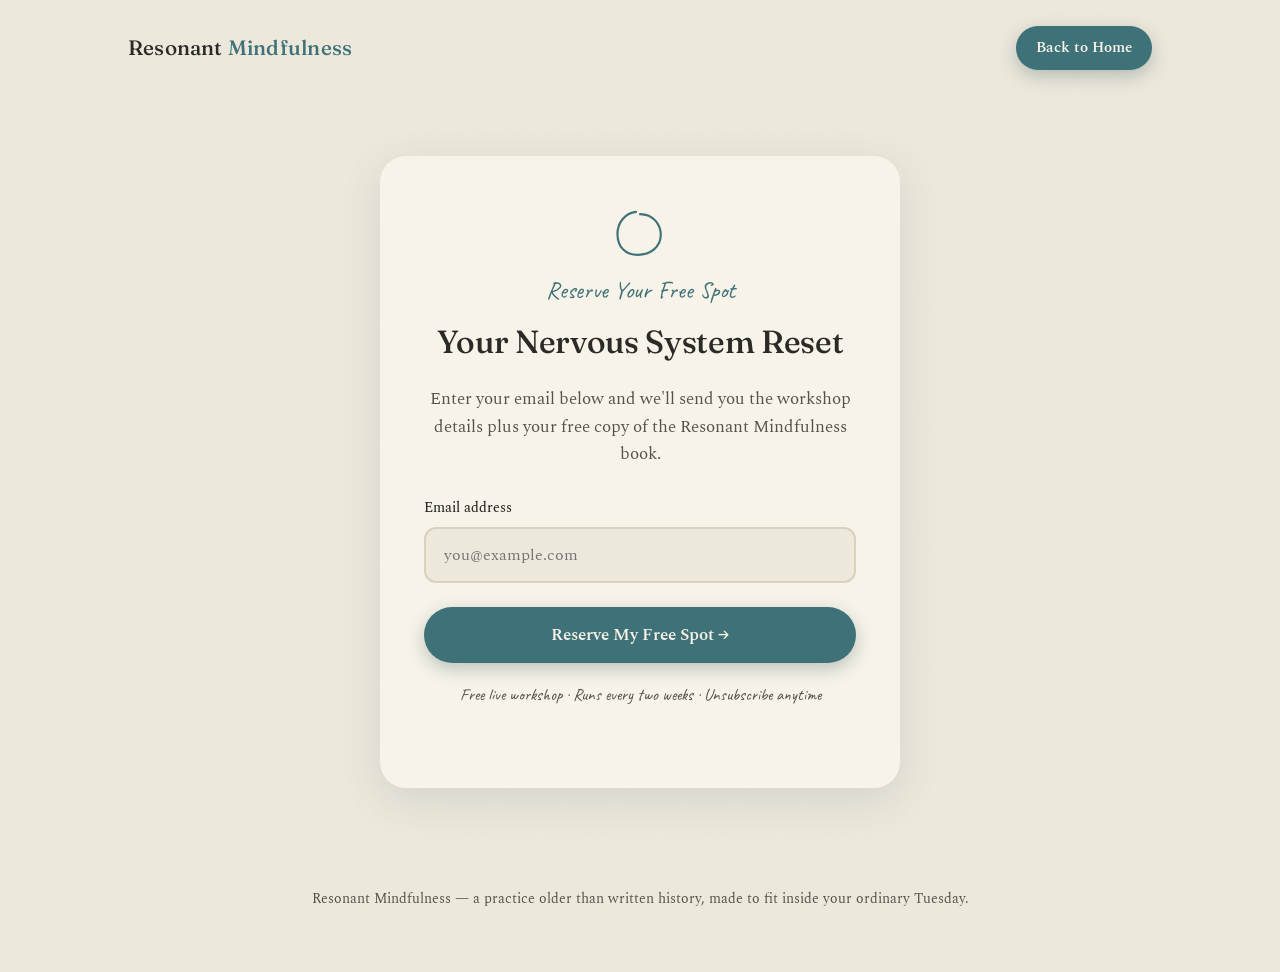
==== site/register.html @ bbf24d94 "fix: add hidden iframe + timeout redirect to thank-you page after Brevo submission" ====
<!DOCTYPE html>
<html lang="en">
<head>
<meta charset="UTF-8" />
<meta name="viewport" content="width=device-width, initial-scale=1.0" />
<title>Resonant Mindfulness — Reserve Your Spot</title>
<meta name="description" content="Join the free Nervous System Reset workshop. Register for the next session.">
<link rel="preconnect" href="https://fonts.googleapis.com">
<link rel="preconnect" href="https://fonts.gstatic.com" crossorigin>
<link href="https://fonts.googleapis.com/css2?family=Fraunces:opsz,wght@9..144,300;9..144,400;9..144,500;9..144,600&family=Spectral:ital,wght@0,400;0,500;0,600;1,400&family=Caveat:wght@500;600&display=swap" rel="stylesheet">
<link rel="stylesheet" href="css/style.css">
<style>
  .squeeze {
    min-height: 100vh;
    display: flex;
    flex-direction: column;
  }
  .squeeze-main {
    flex: 1;
    display: flex;
    align-items: center;
    justify-content: center;
    padding: 60px 0;
  }
  .squeeze-card {
    background: var(--cream);
    border-radius: 26px;
    padding: 52px 44px;
    max-width: 520px;
    width: 100%;
    text-align: center;
    box-shadow: 0 12px 40px rgba(36,72,77,0.12);
  }
  .squeeze-card h1 {
    font-size: clamp(1.6rem, 3vw, 2rem);
    margin-bottom: 12px;
  }
  .squeeze-card p {
    color: var(--ink-soft);
    font-size: 1.05rem;
    margin-bottom: 28px;
  }
  .form-group {
    margin-bottom: 18px;
    text-align: left;
  }
  .form-group label {
    display: block;
    font-family: var(--body);
    font-weight: 500;
    font-size: 0.9rem;
    color: var(--ink);
    margin-bottom: 6px;
  }
  .form-group input {
    width: 100%;
    padding: 14px 18px;
    border: 2px solid var(--paper-line);
    border-radius: 12px;
    font-family: var(--body);
    font-size: 1rem;
    color: var(--ink);
    background: var(--paper);
    transition: border-color .25s ease;
    box-sizing: border-box;
  }
  .form-group input:focus {
    outline: none;
    border-color: var(--teal);
  }
  .squeeze-card .btn {
    width: 100%;
    justify-content: center;
    font-size: 1.05rem;
    margin-top: 6px;
  }
  .form-trust {
    font-family: var(--hand);
    font-size: 1rem;
    color: var(--ink-soft);
    margin-top: 18px;
  }
  .form-error {
    color: var(--rose);
    font-size: 0.85rem;
    margin-top: 10px;
    display: none;
  }
  .form-error.is-visible { display: block; }
  .squeeze-card .loop-breathe {
    width: 52px;
    height: 52px;
    margin: 0 auto 18px;
  }
  @media (max-width: 600px) {
    .squeeze-card { padding: 36px 24px; }
  }
</style>
</head>
<body class="squeeze">

<header>
  <div class="wrap">
    <div class="wordmark">Resonant <span>Mindfulness</span></div>
    <a class="btn btn-primary" href="index.html">Back to Home</a>
  </div>
</header>

<main class="squeeze-main">
  <div class="wrap">
    <div class="squeeze-card fade-up is-visible">

      <svg class="loop loop-breathe" viewBox="0 0 120 120"><path d="M60,14 C92,14 108,40 108,62 C108,90 84,108 55,108 C26,108 8,90 8,60 C8,34 26,11 51,9"/></svg>

      <span class="eyebrow" style="display:block;text-align:center;">Reserve Your Free Spot</span>
      <h1>Your Nervous System Reset</h1>
      <p>Enter your email below and we'll send you the workshop details plus your free copy of the Resonant Mindfulness book.</p>

      <form id="register-form" action="https://a9a9560a.sibforms.com/serve/[base64]" method="POST" target="brevo-frame">
        <iframe name="brevo-frame" style="display:none"></iframe>
        <div class="form-group">
          <label for="EMAIL">Email address</label>
          <input type="email" id="EMAIL" name="EMAIL" placeholder="you@example.com" required autocomplete="email">
        </div>
        <button class="btn btn-primary" type="submit">Reserve My Free Spot →</button>
        <p class="form-error" id="form-error">Please enter a valid email address.</p>
        <input type="text" name="email_address_check" value="" style="position:absolute;left:-9999px" tabindex="-1">
        <input type="hidden" name="locale" value="en">
      </form>

      <p class="form-trust">Free live workshop · Runs every two weeks · Unsubscribe anytime</p>

    </div>
  </div>
</main>

<footer>
  <div class="wrap">Resonant Mindfulness — a practice older than written history, made to fit inside your ordinary Tuesday.</div>
</footer>

<script src="js/main.js" defer></script>
</body>
</html>
---- site/css/style.css ----
﻿  :root{
    --paper: #EDE8DC;
    --paper-deep: #E2DDCE;
    --paper-line: #D8D1BF;
    --ink: #2B2A26;
    --ink-soft: #55524A;
    --teal: #3F7278;
    --teal-deep: #24484D;
    --teal-dim: #6C9498;
    --sage: #A9B79E;
    --sage-panel: #E4E7DC;
    --rose: #C08D7C;
    --cream: #F7F3E8;
    --max: 1080px;

    --display: 'Fraunces', serif;
    --body: 'Spectral', serif;
    --hand: 'Caveat', cursive;
  }

  *{ box-sizing: border-box; }
  html{ scroll-behavior: smooth; }
  html, body{ overflow-x: hidden; width: 100%; }

  body{
    margin:0;
    background: var(--paper);
    color: var(--ink);
    font-family: var(--body);
    font-size: 18px;
    line-height: 1.65;
    -webkit-font-smoothing: antialiased;
  }

  /* subtle paper grain */
  body::before{
    content:"";
    position: fixed;
    inset:0;
    pointer-events:none;
    z-index: 1;
    opacity: 0.35;
    background-image: url("data:image/svg+xml,%3Csvg xmlns='http://www.w3.org/2000/svg' width='120' height='120'%3E%3Cfilter id='n'%3E%3CfeTurbulence type='fractalNoise' baseFrequency='0.9' numOctaves='2' stitchTiles='stitch'/%3E%3CfeColorMatrix type='matrix' values='0 0 0 0 0.17  0 0 0 0 0.16  0 0 0 0 0.15  0 0 0 0.03 0'/%3E%3C/filter%3E%3Crect width='120' height='120' filter='url(%23n)'/%3E%3C/svg%3E");
  }

  a{ color: inherit; }
  img, svg{ display:block; max-width:100%; }

  .wrap{
    max-width: var(--max);
    margin: 0 auto;
    padding: 0 28px;
    position: relative;
    z-index: 2;
  }

  h1,h2,h3{
    font-family: var(--display);
    font-weight: 500;
    letter-spacing: -0.01em;
    margin: 0 0 0.4em;
    color: var(--ink);
  }

  .eyebrow{
    font-family: var(--hand);
    font-size: 1.5rem;
    color: var(--teal);
    display:inline-flex;
    align-items:center;
    gap: 10px;
    margin: 0 0 14px;
    line-height: 1;
  }

  .btn{
    display: inline-flex;
    align-items:center;
    gap: 10px;
    font-family: var(--body);
    font-weight: 600;
    font-size: 1rem;
    padding: 15px 30px;
    border-radius: 100px;
    text-decoration:none;
    border: none;
    cursor:pointer;
    transition: transform .25s ease, box-shadow .25s ease, background .25s ease;
  }
  .btn-primary{
    background: var(--teal);
    color: var(--cream);
    box-shadow: 0 6px 18px rgba(36,72,77,0.28);
  }
  .btn-primary:hover{ background: var(--teal-deep); transform: translateY(-2px); }
  .btn-on-dark{
    background: var(--cream);
    color: var(--teal-deep);
  }
  .btn-on-dark:hover{ background: #fff; transform: translateY(-2px); }

  .btn:focus-visible{
    outline: 3px solid var(--rose);
    outline-offset: 3px;
  }
  a:focus-visible, button:focus-visible{
    outline: 3px solid var(--rose);
    outline-offset: 3px;
  }

  /* ---------- Loop signature mark ---------- */
  .loop{
    stroke: var(--teal);
    stroke-width: 5;
    fill: none;
    stroke-linecap: round;
  }
  .loop-small{ width: 34px; height:34px; flex: 0 0 auto; }
  .loop-breathe{
    animation: breathe 5.2s ease-in-out infinite;
    transform-origin: center;
  }
  @keyframes breathe{
    0%, 100% { transform: scale(1); opacity: .85; }
    50% { transform: scale(1.06); opacity: 1; }
  }
  @media (prefers-reduced-motion: reduce){
    .loop-breathe{ animation: none; }
    html{ scroll-behavior: auto; }
  }

  /* ---------- Header ---------- */
  header{
    position: relative;
    z-index: 3;
    padding: 26px 0;
  }
  header .wrap{ display:flex; align-items:center; justify-content:space-between; }
  .wordmark{
    font-family: var(--display);
    font-size: 1.3rem;
    font-weight: 500;
    letter-spacing: 0.01em;
  }
  .wordmark span{ color: var(--teal); }
  header .btn{ padding: 10px 20px; font-size: .92rem; white-space: nowrap; }

  /* ---------- Hero ---------- */
  .hero{
    position: relative;
    padding: 40px 0 90px;
    overflow: hidden;
  }
  .hero-blob{
    position:absolute;
    border-radius: 50%;
    filter: blur(60px);
    z-index: 0;
    opacity: .55;
  }
  .blob-a{ width: 420px; height: 420px; background: var(--sage); top: -140px; right: -120px; }
  .blob-b{ width: 300px; height: 300px; background: var(--rose); opacity:.28; bottom: -100px; left: -80px; }

  .hero-grid{
    display: grid;
    grid-template-columns: 1.15fr 0.85fr;
    gap: 56px;
    align-items: center;
  }
  .hero h1{
    font-size: clamp(2.1rem, 4.4vw, 3.4rem);
    line-height: 1.12;
  }
  .hero h1 em{
    font-style: italic;
    color: var(--teal-deep);
  }
  .hero-sub{
    font-size: 1.18rem;
    color: var(--ink-soft);
    max-width: 46ch;
    margin: 0 0 30px;
  }
  .hero-actions{ display:flex; align-items:center; gap:18px; flex-wrap:wrap; }
  .hero-meta{
    font-family: var(--hand);
    font-size: 1.2rem;
    color: var(--ink-soft);
  }

  .hero-visual{
    position: relative;
    display:flex;
    align-items:center;
    justify-content:center;
  }
  .hero-loop-wrap{
    width: min(320px, 80%);
    aspect-ratio: 1;
    display:flex; align-items:center; justify-content:center;
    position: relative;
  }
  .hero-loop-wrap .loop{ width: 100%; height: 100%; stroke-width: 3.2; }
  .hero-loop-caption{
    position:absolute;
    bottom: -8px;
    font-family: var(--hand);
    font-size: 1.15rem;
    color: var(--ink-soft);
    text-align:center;
    width: 100%;
  }

  /* ---------- Section rhythm ---------- */
  section{ padding: 78px 0; position: relative; }
  .section-alt{ background: var(--paper-deep); }
  .divider{
    display:flex;
    justify-content:center;
    padding: 6px 0 0;
    opacity: .8;
  }

  .fade-up{
    opacity: 0;
    transform: translateY(18px);
    transition: opacity .7s ease, transform .7s ease;
  }
  .fade-up.is-visible{ opacity: 1; transform: translateY(0); }
  @media (prefers-reduced-motion: reduce){
    .fade-up{ opacity:1; transform:none; transition:none; }
  }

  .kicker{
    font-family: var(--hand);
    font-size: 1.4rem;
    color: var(--rose);
    margin-bottom: 8px;
    display:block;
  }

  /* Mirror section */
  .mirror{ max-width: 720px; margin: 0 auto; text-align:center; }
  .mirror h2{ font-size: clamp(1.7rem, 3vw, 2.3rem); margin-bottom: 22px; }
  .mirror p{ font-size: 1.12rem; color: var(--ink-soft); }
  .mirror .line{ font-family: var(--display); font-style: italic; font-size: 1.3rem; color: var(--teal-deep); margin-top: 26px; }

  /* Villain cards */
  .villain-head{ text-align:center; max-width: 680px; margin: 0 auto 46px; }
  .villain-head h2{ font-size: clamp(1.7rem, 3vw, 2.3rem); }
  .cards{
    display:grid;
    grid-template-columns: repeat(3, 1fr);
    gap: 22px;
  }
  .card{
    background: var(--sage-panel);
    border-radius: 18px;
    padding: 30px 26px;
    border: 1px solid var(--paper-line);
  }
  .card .loop-small{ margin-bottom: 14px; }
  .card h3{ font-size: 1.15rem; margin-bottom: 10px; }
  .card p{ font-size: .98rem; color: var(--ink-soft); margin: 0; }

  /* Turn / quote section */
  .turn{ max-width: 760px; margin: 0 auto; text-align: center; }
  .turn h2{ font-size: clamp(1.8rem, 3.4vw, 2.5rem); }
  .turn p{ font-size: 1.08rem; color: var(--ink-soft); }
  blockquote{
    margin: 42px auto 0;
    max-width: 560px;
    font-family: var(--display);
    font-style: italic;
    font-size: 1.25rem;
    color: var(--teal-deep);
    line-height: 1.5;
  }
  blockquote cite{
    display:block;
    font-family: var(--hand);
    font-style: normal;
    font-size: 1.1rem;
    color: var(--ink-soft);
    margin-top: 14px;
  }

  /* Walk away checklist */
  .checklist{
    max-width: 760px;
    margin: 0 auto;
  }
  .checklist-head{ text-align:center; margin-bottom: 40px; }
  .checklist-head h2{ font-size: clamp(1.7rem, 3vw, 2.3rem); }
  .check-item{
    display:flex;
    gap: 18px;
    padding: 20px 0;
    border-top: 1px solid var(--paper-line);
    align-items: flex-start;
  }
  .check-item:last-child{ border-bottom: 1px solid var(--paper-line); }
  .check-item .loop-small{ margin-top: 4px; width: 26px; height: 26px; }
  .check-item strong{ font-family: var(--body); color: var(--ink); }
  .check-item p{ margin: 4px 0 0; color: var(--ink-soft); }

  /* Bonus band */
  .bonus{
    background: var(--teal-deep);
    color: var(--cream);
    border-radius: 26px;
    padding: 52px 44px;
    display:grid;
    grid-template-columns: auto 1fr auto;
    gap: 34px;
    align-items:center;
  }
  .bonus .loop{ stroke: var(--cream); width: 64px; height: 64px; }
  .bonus h3{ color: var(--cream); font-size: 1.5rem; margin-bottom: 8px; }
  .bonus p{ color: #DCE9E8; margin: 0; max-width: 46ch; }

  /* Who / who not */
  .who-grid{
    display:grid;
    grid-template-columns: 1fr 1fr;
    gap: 26px;
  }
  .who-col{
    padding: 32px;
    border-radius: 18px;
  }
  .who-yes{ background: var(--sage-panel); }
  .who-no{ background: var(--paper); border: 1px dashed var(--paper-line); }
  .who-col h3{ font-size: 1.1rem; margin-bottom: 16px; }
  .who-col ul{ margin:0; padding: 0; list-style:none; }
  .who-col li{
    padding: 10px 0 10px 28px;
    position: relative;
    color: var(--ink-soft);
    font-size: .98rem;
    border-top: 1px solid rgba(0,0,0,0.06);
  }
  .who-col li:first-child{ border-top:none; }
  .who-yes li::before{
    content: "";
    position:absolute; left:0; top: 17px;
    width: 12px; height: 12px;
    border-radius: 50%;
    border: 2px solid var(--teal);
  }
  .who-no li::before{
    content: "";
    position:absolute; left:0; top: 17px;
    width: 12px; height: 2px;
    background: var(--rose);
  }

  /* Final CTA */
  .final-cta{
    text-align:center;
    background: var(--teal);
    color: var(--cream);
    border-radius: 28px;
    padding: 70px 40px;
    position: relative;
    overflow:hidden;
  }
  .final-cta h2{
    color: var(--cream);
    font-size: clamp(1.9rem, 4vw, 2.6rem);
    max-width: 16ch;
    margin: 0 auto 26px;
  }
  .final-cta .hero-meta{ color: #DCE9E8; margin-top: 18px; display:block; }

  footer{
    padding: 40px 0 60px;
    text-align:center;
    color: var(--ink-soft);
    font-size: .9rem;
  }

  /* ---------- Responsive ---------- */
  @media (max-width: 860px){
    .wrap{ padding: 0 22px; }
    .hero-grid{ grid-template-columns: 1fr; gap: 40px; }
    .hero-visual{ order:-1; }
    .hero-loop-wrap{ width: min(220px, 60%); }
    .cards{ grid-template-columns: 1fr; }
    .who-grid{ grid-template-columns: 1fr; }
    .bonus{ grid-template-columns: 1fr; text-align:center; justify-items:center; padding: 40px 28px; }
    .bonus .loop{ margin: 0 auto; }
    .bonus p{ max-width: 100%; }
    section{ padding: 60px 0; }
  }

  @media (max-width: 600px){
    body{ font-size: 16.5px; }
    .wrap{ padding: 0 18px; }

    header{ padding: 20px 0; }
    .wordmark{ font-size: 1.1rem; }
    header .btn{ padding: 9px 16px; font-size: .85rem; }

    .hero{ padding: 24px 0 60px; }
    .hero h1{ line-height: 1.18; }
    .hero-sub{ font-size: 1.05rem; }
    .hero-actions{ flex-direction: column; align-items: flex-start; gap: 12px; }
    .hero-loop-wrap{ width: min(180px, 55%); }
    .blob-a{ width: 260px; height: 260px; top: -100px; right: -90px; }
    .blob-b{ width: 200px; height: 200px; bottom: -70px; left: -60px; }

    section{ padding: 48px 0; }
    .eyebrow{ font-size: 1.25rem; }
    .kicker{ font-size: 1.2rem; }

    .card{ padding: 24px 22px; }
    .checklist-head{ margin-bottom: 28px; }
    .check-item{ gap: 14px; padding: 16px 0; }
    .check-item .loop-small{ width: 22px; height: 22px; }

    blockquote{ font-size: 1.1rem; }

    .bonus{ padding: 34px 22px; border-radius: 20px; }
    .bonus h3{ font-size: 1.25rem; }

    .who-col{ padding: 24px 22px; }

    .final-cta{ padding: 48px 24px; border-radius: 22px; }
    .final-cta h2{ max-width: 22ch; }

    .btn{ width: 100%; justify-content: center; text-align:center; }
    header .btn{ width: auto; }
    .hero-actions .btn{ width: 100%; }
    .bonus .btn{ width: 100%; }
    .final-cta .btn{ width: 100%; max-width: 320px; }
  }

  @media (max-width: 360px){
    .hero h1{ font-size: 1.85rem; }
    .final-cta h2{ font-size: 1.6rem; }
  }
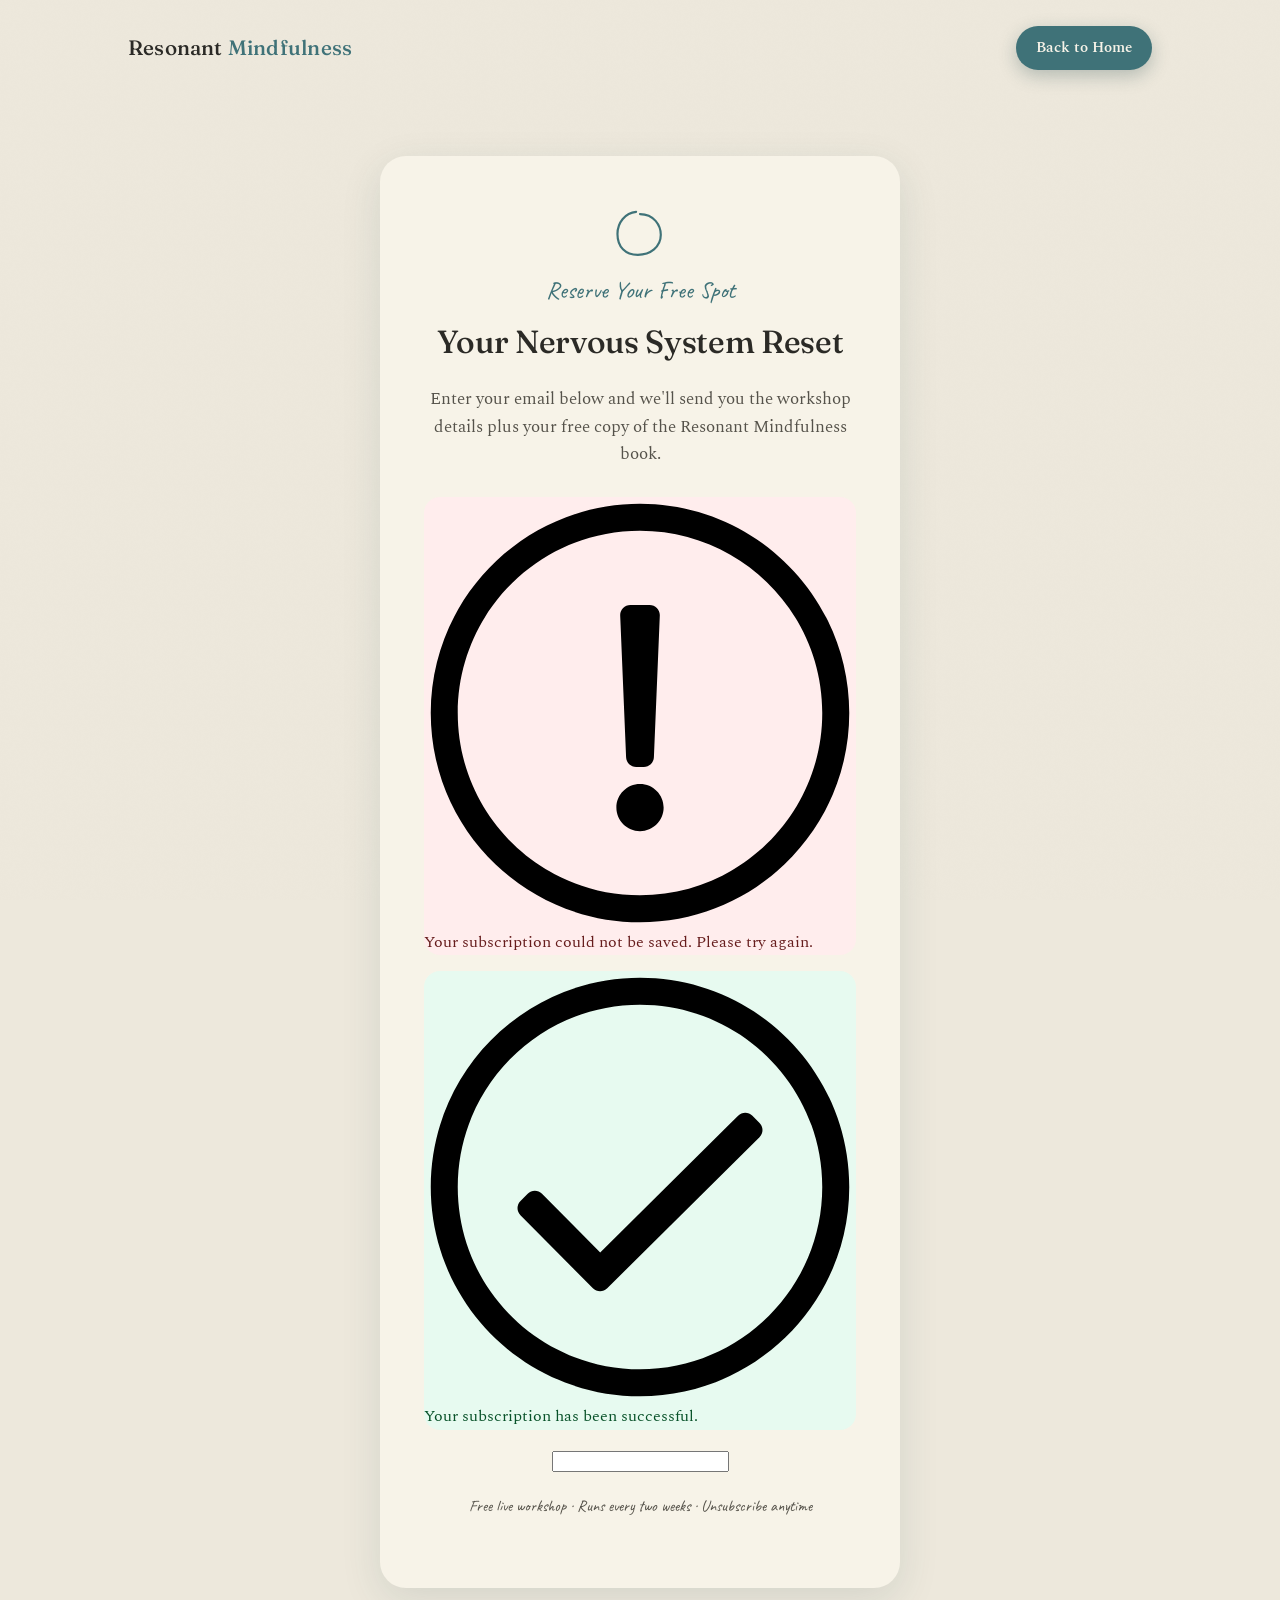
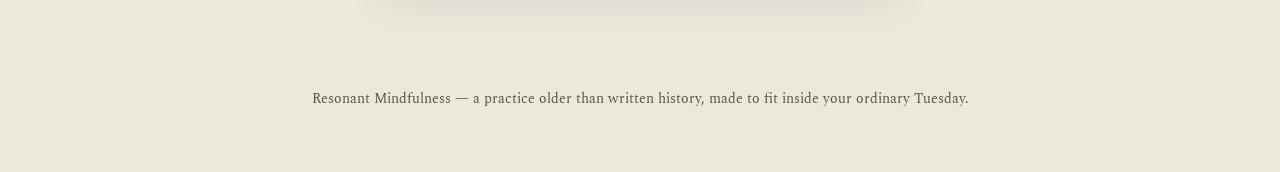
==== commit fbfbb909: "fix: use native Brevo form embed with JS handler for reliable submissions" ====
--- a/site/register.html
+++ b/site/register.html
@@ -9,6 +9,7 @@
 <link rel="preconnect" href="https://fonts.gstatic.com" crossorigin>
 <link href="https://fonts.googleapis.com/css2?family=Fraunces:opsz,wght@9..144,300;9..144,400;9..144,500;9..144,600&family=Spectral:ital,wght@0,400;0,500;0,600;1,400&family=Caveat:wght@500;600&display=swap" rel="stylesheet">
 <link rel="stylesheet" href="css/style.css">
+<link rel="stylesheet" href="https://sibforms.com/forms/end-form/build/sib-styles.css">
 <style>
   .squeeze {
     min-height: 100vh;
@@ -30,63 +31,17 @@
     width: 100%;
     text-align: center;
     box-shadow: 0 12px 40px rgba(36,72,77,0.12);
+    position: relative;
   }
   .squeeze-card h1 {
     font-size: clamp(1.6rem, 3vw, 2rem);
     margin-bottom: 12px;
   }
-  .squeeze-card p {
+  .squeeze-card .sub {
     color: var(--ink-soft);
     font-size: 1.05rem;
     margin-bottom: 28px;
   }
-  .form-group {
-    margin-bottom: 18px;
-    text-align: left;
-  }
-  .form-group label {
-    display: block;
-    font-family: var(--body);
-    font-weight: 500;
-    font-size: 0.9rem;
-    color: var(--ink);
-    margin-bottom: 6px;
-  }
-  .form-group input {
-    width: 100%;
-    padding: 14px 18px;
-    border: 2px solid var(--paper-line);
-    border-radius: 12px;
-    font-family: var(--body);
-    font-size: 1rem;
-    color: var(--ink);
-    background: var(--paper);
-    transition: border-color .25s ease;
-    box-sizing: border-box;
-  }
-  .form-group input:focus {
-    outline: none;
-    border-color: var(--teal);
-  }
-  .squeeze-card .btn {
-    width: 100%;
-    justify-content: center;
-    font-size: 1.05rem;
-    margin-top: 6px;
-  }
-  .form-trust {
-    font-family: var(--hand);
-    font-size: 1rem;
-    color: var(--ink-soft);
-    margin-top: 18px;
-  }
-  .form-error {
-    color: var(--rose);
-    font-size: 0.85rem;
-    margin-top: 10px;
-    display: none;
-  }
-  .form-error.is-visible { display: block; }
   .squeeze-card .loop-breathe {
     width: 52px;
     height: 52px;
@@ -95,6 +50,65 @@
   @media (max-width: 600px) {
     .squeeze-card { padding: 36px 24px; }
   }
+
+  /* Override Brevo sib-form styles to match our design */
+  #sib-container {
+    background: transparent !important;
+    border: none !important;
+    border-radius: 0 !important;
+    padding: 0 !important;
+    max-width: 100% !important;
+  }
+  #sib-container .sib-form-block { display: none; }
+  #sib-container .entry__label {
+    font-family: var(--body) !important;
+    font-weight: 500 !important;
+    font-size: 0.9rem !important;
+    color: var(--ink) !important;
+  }
+  #sib-container .input {
+    width: 100% !important;
+    padding: 14px 18px !important;
+    border: 2px solid var(--paper-line) !important;
+    border-radius: 12px !important;
+    font-family: var(--body) !important;
+    font-size: 1rem !important;
+    color: var(--ink) !important;
+    background: var(--paper) !important;
+    box-sizing: border-box !important;
+    height: auto !important;
+  }
+  #sib-container .input:focus {
+    outline: none !important;
+    border-color: var(--teal) !important;
+  }
+  #sib-container .sib-form-block__button {
+    width: 100% !important;
+    display: inline-flex !important;
+    align-items: center !important;
+    justify-content: center !important;
+    gap: 10px !important;
+    font-family: var(--body) !important;
+    font-weight: 600 !important;
+    font-size: 1.05rem !important;
+    padding: 15px 30px !important;
+    border-radius: 100px !important;
+    background: var(--teal) !important;
+    color: var(--cream) !important;
+    box-shadow: 0 6px 18px rgba(36,72,77,0.28) !important;
+    border: none !important;
+    cursor: pointer !important;
+    transition: transform .25s ease, box-shadow .25s ease, background .25s ease !important;
+    margin-top: 6px;
+  }
+  #sib-container .sib-form-block__button:hover {
+    background: var(--teal-deep) !important;
+    transform: translateY(-2px) !important;
+  }
+  #sib-container .form__label-row { margin: 0; }
+  #sib-container .entry__specification { display: none; }
+  .sib-form { background: transparent !important; padding: 0 !important; }
+  .sib-form-message-panel { border-radius: 16px !important; margin-bottom: 16px; }
 </style>
 </head>
 <body class="squeeze">
@@ -114,21 +128,59 @@
 
       <span class="eyebrow" style="display:block;text-align:center;">Reserve Your Free Spot</span>
       <h1>Your Nervous System Reset</h1>
-      <p>Enter your email below and we'll send you the workshop details plus your free copy of the Resonant Mindfulness book.</p>
-
-      <form id="register-form" action="https://a9a9560a.sibforms.com/serve/[base64]" method="POST" target="brevo-frame">
-        <iframe name="brevo-frame" style="display:none"></iframe>
-        <div class="form-group">
-          <label for="EMAIL">Email address</label>
-          <input type="email" id="EMAIL" name="EMAIL" placeholder="you@example.com" required autocomplete="email">
+      <p class="sub">Enter your email below and we'll send you the workshop details plus your free copy of the Resonant Mindfulness book.</p>
+
+      <div class="sib-form" style="text-align:center;">
+        <div id="sib-form-container" class="sib-form-container">
+          <div id="error-message" class="sib-form-message-panel" style="font-size:16px;text-align:left;color:#661d1d;background-color:#ffeded;border-color:#ff4949;">
+            <div class="sib-form-message-panel__text sib-form-message-panel__text--center">
+              <svg viewBox="0 0 512 512" class="sib-icon sib-notification__icon">
+                <path d="M256 40c118.621 0 216 96.075 216 216 0 119.291-96.61 216-216 216-119.244 0-216-96.562-216-216 0-119.203 96.602-216 216-216m0-32C119.043 8 8 119.083 8 256c0 136.997 111.043 248 248 248s248-111.003 248-248C504 119.083 392.957 8 256 8zm-11.49 120h22.979c6.823 0 12.274 5.682 11.99 12.5l-7 168c-.268 6.428-5.556 11.5-11.99 11.5h-8.979c-6.433 0-11.722-5.073-11.99-11.5l-7-168c-.283-6.818 5.167-12.5 11.99-12.5zM256 340c-15.464 0-28 12.536-28 28s12.536 28 28 28 28-12.536 28-28-12.536-28-28-28z" />
+              </svg>
+              <span class="sib-form-message-panel__inner-text">Your subscription could not be saved. Please try again.</span>
+            </div>
+          </div>
+          <div id="success-message" class="sib-form-message-panel" style="font-size:16px;text-align:left;color:#085229;background-color:#e7faf0;border-color:#13ce66;">
+            <div class="sib-form-message-panel__text sib-form-message-panel__text--center">
+              <svg viewBox="0 0 512 512" class="sib-icon sib-notification__icon">
+                <path d="M256 8C119.033 8 8 119.033 8 256s111.033 248 248 248 248-111.033 248-248S392.967 8 256 8zm0 464c-118.664 0-216-96.055-216-216 0-118.663 96.055-216 216-216 118.664 0 216 96.055 216 216 0 118.663-96.055 216-216 216zm141.63-274.961L217.15 376.071c-4.705 4.667-12.303 4.637-16.97-.068l-85.878-86.572c-4.667-4.705-4.637-12.303.068-16.97l8.52-8.451c4.705-4.667 12.303-4.637 16.97.068l68.976 69.533 163.441-162.13c4.705-4.667 12.303-4.637 16.97.068l8.451 8.52c4.668 4.705 4.637 12.303-.068 16.97z" />
+              </svg>
+              <span class="sib-form-message-panel__inner-text">Your subscription has been successful.</span>
+            </div>
+          </div>
+          <div id="sib-container" class="sib-container--large sib-container--vertical" style="text-align:center;">
+            <form id="sib-form" method="POST" action="https://a9a9560a.sibforms.com/serve/[base64]" data-type="subscription">
+              <div style="padding:0;">
+                <div class="sib-input sib-form-block">
+                  <div class="form__entry entry_block">
+                    <div class="form__label-row">
+                      <label class="entry__label" for="EMAIL">Email address</label>
+                      <div class="entry__field">
+                        <input class="input" type="text" id="EMAIL" name="EMAIL" autocomplete="off" placeholder="you@example.com" data-required="true" required />
+                      </div>
+                    </div>
+                    <label class="entry__error entry__error--primary" style="font-size:16px;text-align:left;color:#661d1d;background-color:#ffeded;border-color:#ff4949;"></label>
+                  </div>
+                </div>
+              </div>
+              <div style="padding:0;">
+                <div class="sib-form-block" style="text-align:left;">
+                  <button class="sib-form-block__button sib-form-block__button-with-loader" form="sib-form" type="submit">
+                    <svg class="icon clickable__icon progress-indicator__icon sib-hide-loader-icon" viewBox="0 0 512 512">
+                      <path d="M460.116 373.846l-20.823-12.022c-5.541-3.199-7.54-10.159-4.663-15.874 30.137-59.886 28.343-131.652-5.386-189.946-33.641-58.394-94.896-95.833-161.827-99.676C261.028 55.961 256 50.751 256 44.352V20.309c0-6.904 5.808-12.337 12.703-11.982 83.556 4.306 160.163 50.864 202.11 123.677 42.063 72.696 44.079 162.316 6.031 236.832-3.14 6.148-10.75 8.461-16.728 5.01z" />
+                    </svg>
+                    Reserve My Free Spot →
+                  </button>
+                </div>
+              </div>
+              <input type="text" name="email_address_check" value="" class="input--hidden">
+              <input type="hidden" name="locale" value="en">
+            </form>
+          </div>
         </div>
-        <button class="btn btn-primary" type="submit">Reserve My Free Spot →</button>
-        <p class="form-error" id="form-error">Please enter a valid email address.</p>
-        <input type="text" name="email_address_check" value="" style="position:absolute;left:-9999px" tabindex="-1">
-        <input type="hidden" name="locale" value="en">
-      </form>
-
-      <p class="form-trust">Free live workshop · Runs every two weeks · Unsubscribe anytime</p>
+      </div>
+
+      <p class="form-trust" style="font-family:var(--hand);font-size:1rem;color:var(--ink-soft);margin-top:18px;">Free live workshop · Runs every two weeks · Unsubscribe anytime</p>
 
     </div>
   </div>
@@ -138,6 +190,37 @@
   <div class="wrap">Resonant Mindfulness — a practice older than written history, made to fit inside your ordinary Tuesday.</div>
 </footer>
 
-<script src="js/main.js" defer></script>
+<script>
+  window.REQUIRED_CODE_ERROR_MESSAGE = 'Please choose a country code';
+  window.LOCALE = 'en';
+  window.EMAIL_INVALID_MESSAGE = window.SMS_INVALID_MESSAGE = "The information provided is invalid. Please review the field format and try again.";
+  window.REQUIRED_ERROR_MESSAGE = "This field cannot be left blank.";
+  window.GENERIC_INVALID_MESSAGE = "The information provided is invalid. Please review the field format and try again.";
+  window.INVALID_DATE = "Please enter a valid date";
+  window.AUTOHIDE = Boolean(0);
+  window.translation = {
+    common: {
+      selectedList: '{quantity} list selected',
+      selectedLists: '{quantity} lists selected',
+      selectedOption: '{quantity} selected',
+      selectedOptions: '{quantity} selected',
+    }
+  };
+</script>
+<script defer src="https://sibforms.com/forms/end-form/build/main.js"></script>
+<script>
+  // Redirect to thank-you page after successful Brevo submission
+  (function() {
+    var successMsg = document.getElementById('success-message');
+    if (!successMsg) return;
+    var observer = new MutationObserver(function() {
+      if (successMsg.style.display !== 'none' && successMsg.style.display !== '') {
+        setTimeout(function() { window.location.href = 'thank-you.html'; }, 1500);
+        observer.disconnect();
+      }
+    });
+    observer.observe(successMsg, { attributes: true, attributeFilter: ['style'] });
+  })();
+</script>
 </body>
 </html>
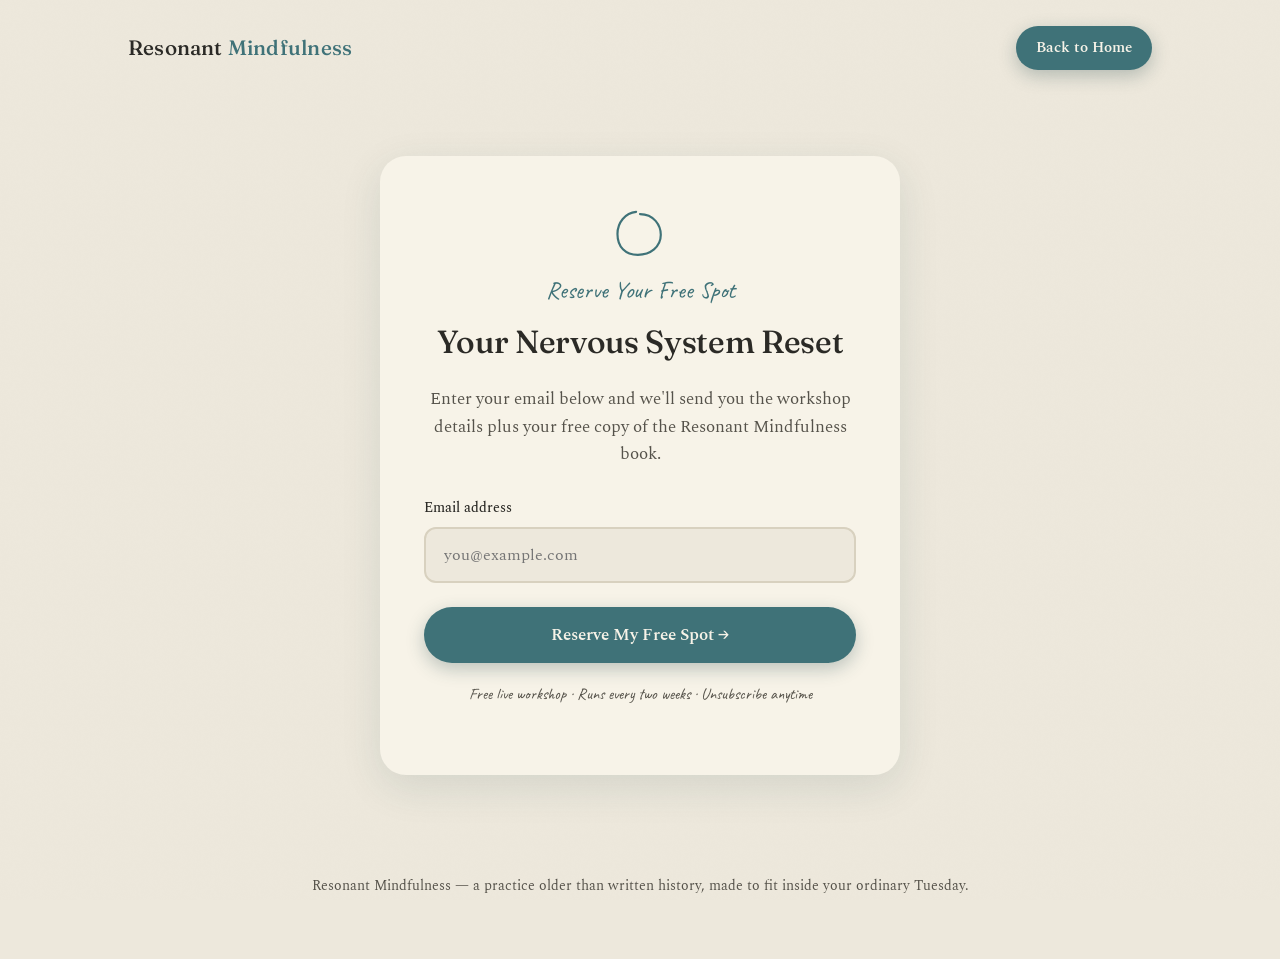
==== commit 8d630020: "fix: clean simple form POSTing directly to Brevo action URL" ====
--- a/site/register.html
+++ b/site/register.html
@@ -9,7 +9,6 @@
 <link rel="preconnect" href="https://fonts.gstatic.com" crossorigin>
 <link href="https://fonts.googleapis.com/css2?family=Fraunces:opsz,wght@9..144,300;9..144,400;9..144,500;9..144,600&family=Spectral:ital,wght@0,400;0,500;0,600;1,400&family=Caveat:wght@500;600&display=swap" rel="stylesheet">
 <link rel="stylesheet" href="css/style.css">
-<link rel="stylesheet" href="https://sibforms.com/forms/end-form/build/sib-styles.css">
 <style>
   .squeeze {
     min-height: 100vh;
@@ -31,7 +30,6 @@
     width: 100%;
     text-align: center;
     box-shadow: 0 12px 40px rgba(36,72,77,0.12);
-    position: relative;
   }
   .squeeze-card h1 {
     font-size: clamp(1.6rem, 3vw, 2rem);
@@ -42,6 +40,53 @@
     font-size: 1.05rem;
     margin-bottom: 28px;
   }
+  .form-group {
+    margin-bottom: 18px;
+    text-align: left;
+  }
+  .form-group label {
+    display: block;
+    font-family: var(--body);
+    font-weight: 500;
+    font-size: 0.9rem;
+    color: var(--ink);
+    margin-bottom: 6px;
+  }
+  .form-group input {
+    width: 100%;
+    padding: 14px 18px;
+    border: 2px solid var(--paper-line);
+    border-radius: 12px;
+    font-family: var(--body);
+    font-size: 1rem;
+    color: var(--ink);
+    background: var(--paper);
+    transition: border-color .25s ease;
+    box-sizing: border-box;
+  }
+  .form-group input:focus {
+    outline: none;
+    border-color: var(--teal);
+  }
+  .squeeze-card .btn {
+    width: 100%;
+    justify-content: center;
+    font-size: 1.05rem;
+    margin-top: 6px;
+  }
+  .form-trust {
+    font-family: var(--hand);
+    font-size: 1rem;
+    color: var(--ink-soft);
+    margin-top: 18px;
+  }
+  .form-error {
+    color: var(--rose);
+    font-size: 0.85rem;
+    margin-top: 10px;
+    display: none;
+  }
+  .form-error.is-visible { display: block; }
   .squeeze-card .loop-breathe {
     width: 52px;
     height: 52px;
@@ -50,65 +95,6 @@
   @media (max-width: 600px) {
     .squeeze-card { padding: 36px 24px; }
   }
-
-  /* Override Brevo sib-form styles to match our design */
-  #sib-container {
-    background: transparent !important;
-    border: none !important;
-    border-radius: 0 !important;
-    padding: 0 !important;
-    max-width: 100% !important;
-  }
-  #sib-container .sib-form-block { display: none; }
-  #sib-container .entry__label {
-    font-family: var(--body) !important;
-    font-weight: 500 !important;
-    font-size: 0.9rem !important;
-    color: var(--ink) !important;
-  }
-  #sib-container .input {
-    width: 100% !important;
-    padding: 14px 18px !important;
-    border: 2px solid var(--paper-line) !important;
-    border-radius: 12px !important;
-    font-family: var(--body) !important;
-    font-size: 1rem !important;
-    color: var(--ink) !important;
-    background: var(--paper) !important;
-    box-sizing: border-box !important;
-    height: auto !important;
-  }
-  #sib-container .input:focus {
-    outline: none !important;
-    border-color: var(--teal) !important;
-  }
-  #sib-container .sib-form-block__button {
-    width: 100% !important;
-    display: inline-flex !important;
-    align-items: center !important;
-    justify-content: center !important;
-    gap: 10px !important;
-    font-family: var(--body) !important;
-    font-weight: 600 !important;
-    font-size: 1.05rem !important;
-    padding: 15px 30px !important;
-    border-radius: 100px !important;
-    background: var(--teal) !important;
-    color: var(--cream) !important;
-    box-shadow: 0 6px 18px rgba(36,72,77,0.28) !important;
-    border: none !important;
-    cursor: pointer !important;
-    transition: transform .25s ease, box-shadow .25s ease, background .25s ease !important;
-    margin-top: 6px;
-  }
-  #sib-container .sib-form-block__button:hover {
-    background: var(--teal-deep) !important;
-    transform: translateY(-2px) !important;
-  }
-  #sib-container .form__label-row { margin: 0; }
-  #sib-container .entry__specification { display: none; }
-  .sib-form { background: transparent !important; padding: 0 !important; }
-  .sib-form-message-panel { border-radius: 16px !important; margin-bottom: 16px; }
 </style>
 </head>
 <body class="squeeze">
@@ -130,57 +116,17 @@
       <h1>Your Nervous System Reset</h1>
       <p class="sub">Enter your email below and we'll send you the workshop details plus your free copy of the Resonant Mindfulness book.</p>
 
-      <div class="sib-form" style="text-align:center;">
-        <div id="sib-form-container" class="sib-form-container">
-          <div id="error-message" class="sib-form-message-panel" style="font-size:16px;text-align:left;color:#661d1d;background-color:#ffeded;border-color:#ff4949;">
-            <div class="sib-form-message-panel__text sib-form-message-panel__text--center">
-              <svg viewBox="0 0 512 512" class="sib-icon sib-notification__icon">
-                <path d="M256 40c118.621 0 216 96.075 216 216 0 119.291-96.61 216-216 216-119.244 0-216-96.562-216-216 0-119.203 96.602-216 216-216m0-32C119.043 8 8 119.083 8 256c0 136.997 111.043 248 248 248s248-111.003 248-248C504 119.083 392.957 8 256 8zm-11.49 120h22.979c6.823 0 12.274 5.682 11.99 12.5l-7 168c-.268 6.428-5.556 11.5-11.99 11.5h-8.979c-6.433 0-11.722-5.073-11.99-11.5l-7-168c-.283-6.818 5.167-12.5 11.99-12.5zM256 340c-15.464 0-28 12.536-28 28s12.536 28 28 28 28-12.536 28-28-12.536-28-28-28z" />
-              </svg>
-              <span class="sib-form-message-panel__inner-text">Your subscription could not be saved. Please try again.</span>
-            </div>
-          </div>
-          <div id="success-message" class="sib-form-message-panel" style="font-size:16px;text-align:left;color:#085229;background-color:#e7faf0;border-color:#13ce66;">
-            <div class="sib-form-message-panel__text sib-form-message-panel__text--center">
-              <svg viewBox="0 0 512 512" class="sib-icon sib-notification__icon">
-                <path d="M256 8C119.033 8 8 119.033 8 256s111.033 248 248 248 248-111.033 248-248S392.967 8 256 8zm0 464c-118.664 0-216-96.055-216-216 0-118.663 96.055-216 216-216 118.664 0 216 96.055 216 216 0 118.663-96.055 216-216 216zm141.63-274.961L217.15 376.071c-4.705 4.667-12.303 4.637-16.97-.068l-85.878-86.572c-4.667-4.705-4.637-12.303.068-16.97l8.52-8.451c4.705-4.667 12.303-4.637 16.97.068l68.976 69.533 163.441-162.13c4.705-4.667 12.303-4.637 16.97.068l8.451 8.52c4.668 4.705 4.637 12.303-.068 16.97z" />
-              </svg>
-              <span class="sib-form-message-panel__inner-text">Your subscription has been successful.</span>
-            </div>
-          </div>
-          <div id="sib-container" class="sib-container--large sib-container--vertical" style="text-align:center;">
-            <form id="sib-form" method="POST" action="https://a9a9560a.sibforms.com/serve/[base64]" data-type="subscription">
-              <div style="padding:0;">
-                <div class="sib-input sib-form-block">
-                  <div class="form__entry entry_block">
-                    <div class="form__label-row">
-                      <label class="entry__label" for="EMAIL">Email address</label>
-                      <div class="entry__field">
-                        <input class="input" type="text" id="EMAIL" name="EMAIL" autocomplete="off" placeholder="you@example.com" data-required="true" required />
-                      </div>
-                    </div>
-                    <label class="entry__error entry__error--primary" style="font-size:16px;text-align:left;color:#661d1d;background-color:#ffeded;border-color:#ff4949;"></label>
-                  </div>
-                </div>
-              </div>
-              <div style="padding:0;">
-                <div class="sib-form-block" style="text-align:left;">
-                  <button class="sib-form-block__button sib-form-block__button-with-loader" form="sib-form" type="submit">
-                    <svg class="icon clickable__icon progress-indicator__icon sib-hide-loader-icon" viewBox="0 0 512 512">
-                      <path d="M460.116 373.846l-20.823-12.022c-5.541-3.199-7.54-10.159-4.663-15.874 30.137-59.886 28.343-131.652-5.386-189.946-33.641-58.394-94.896-95.833-161.827-99.676C261.028 55.961 256 50.751 256 44.352V20.309c0-6.904 5.808-12.337 12.703-11.982 83.556 4.306 160.163 50.864 202.11 123.677 42.063 72.696 44.079 162.316 6.031 236.832-3.14 6.148-10.75 8.461-16.728 5.01z" />
-                    </svg>
-                    Reserve My Free Spot →
-                  </button>
-                </div>
-              </div>
-              <input type="text" name="email_address_check" value="" class="input--hidden">
-              <input type="hidden" name="locale" value="en">
-            </form>
-          </div>
+      <form action="https://a9a9560a.sibforms.com/serve/[base64]" method="POST">
+        <div class="form-group">
+          <label for="EMAIL">Email address</label>
+          <input type="email" id="EMAIL" name="EMAIL" placeholder="you@example.com" required autocomplete="email">
         </div>
-      </div>
+        <input type="text" name="email_address_check" value="" style="position:absolute;left:-9999px" tabindex="-1">
+        <input type="hidden" name="locale" value="en">
+        <button class="btn btn-primary" type="submit">Reserve My Free Spot →</button>
+      </form>
 
-      <p class="form-trust" style="font-family:var(--hand);font-size:1rem;color:var(--ink-soft);margin-top:18px;">Free live workshop · Runs every two weeks · Unsubscribe anytime</p>
+      <p class="form-trust">Free live workshop · Runs every two weeks · Unsubscribe anytime</p>
 
     </div>
   </div>
@@ -190,37 +136,6 @@
   <div class="wrap">Resonant Mindfulness — a practice older than written history, made to fit inside your ordinary Tuesday.</div>
 </footer>
 
-<script>
-  window.REQUIRED_CODE_ERROR_MESSAGE = 'Please choose a country code';
-  window.LOCALE = 'en';
-  window.EMAIL_INVALID_MESSAGE = window.SMS_INVALID_MESSAGE = "The information provided is invalid. Please review the field format and try again.";
-  window.REQUIRED_ERROR_MESSAGE = "This field cannot be left blank.";
-  window.GENERIC_INVALID_MESSAGE = "The information provided is invalid. Please review the field format and try again.";
-  window.INVALID_DATE = "Please enter a valid date";
-  window.AUTOHIDE = Boolean(0);
-  window.translation = {
-    common: {
-      selectedList: '{quantity} list selected',
-      selectedLists: '{quantity} lists selected',
-      selectedOption: '{quantity} selected',
-      selectedOptions: '{quantity} selected',
-    }
-  };
-</script>
-<script defer src="https://sibforms.com/forms/end-form/build/main.js"></script>
-<script>
-  // Redirect to thank-you page after successful Brevo submission
-  (function() {
-    var successMsg = document.getElementById('success-message');
-    if (!successMsg) return;
-    var observer = new MutationObserver(function() {
-      if (successMsg.style.display !== 'none' && successMsg.style.display !== '') {
-        setTimeout(function() { window.location.href = 'thank-you.html'; }, 1500);
-        observer.disconnect();
-      }
-    });
-    observer.observe(successMsg, { attributes: true, attributeFilter: ['style'] });
-  })();
-</script>
+<script src="js/main.js" defer></script>
 </body>
 </html>
